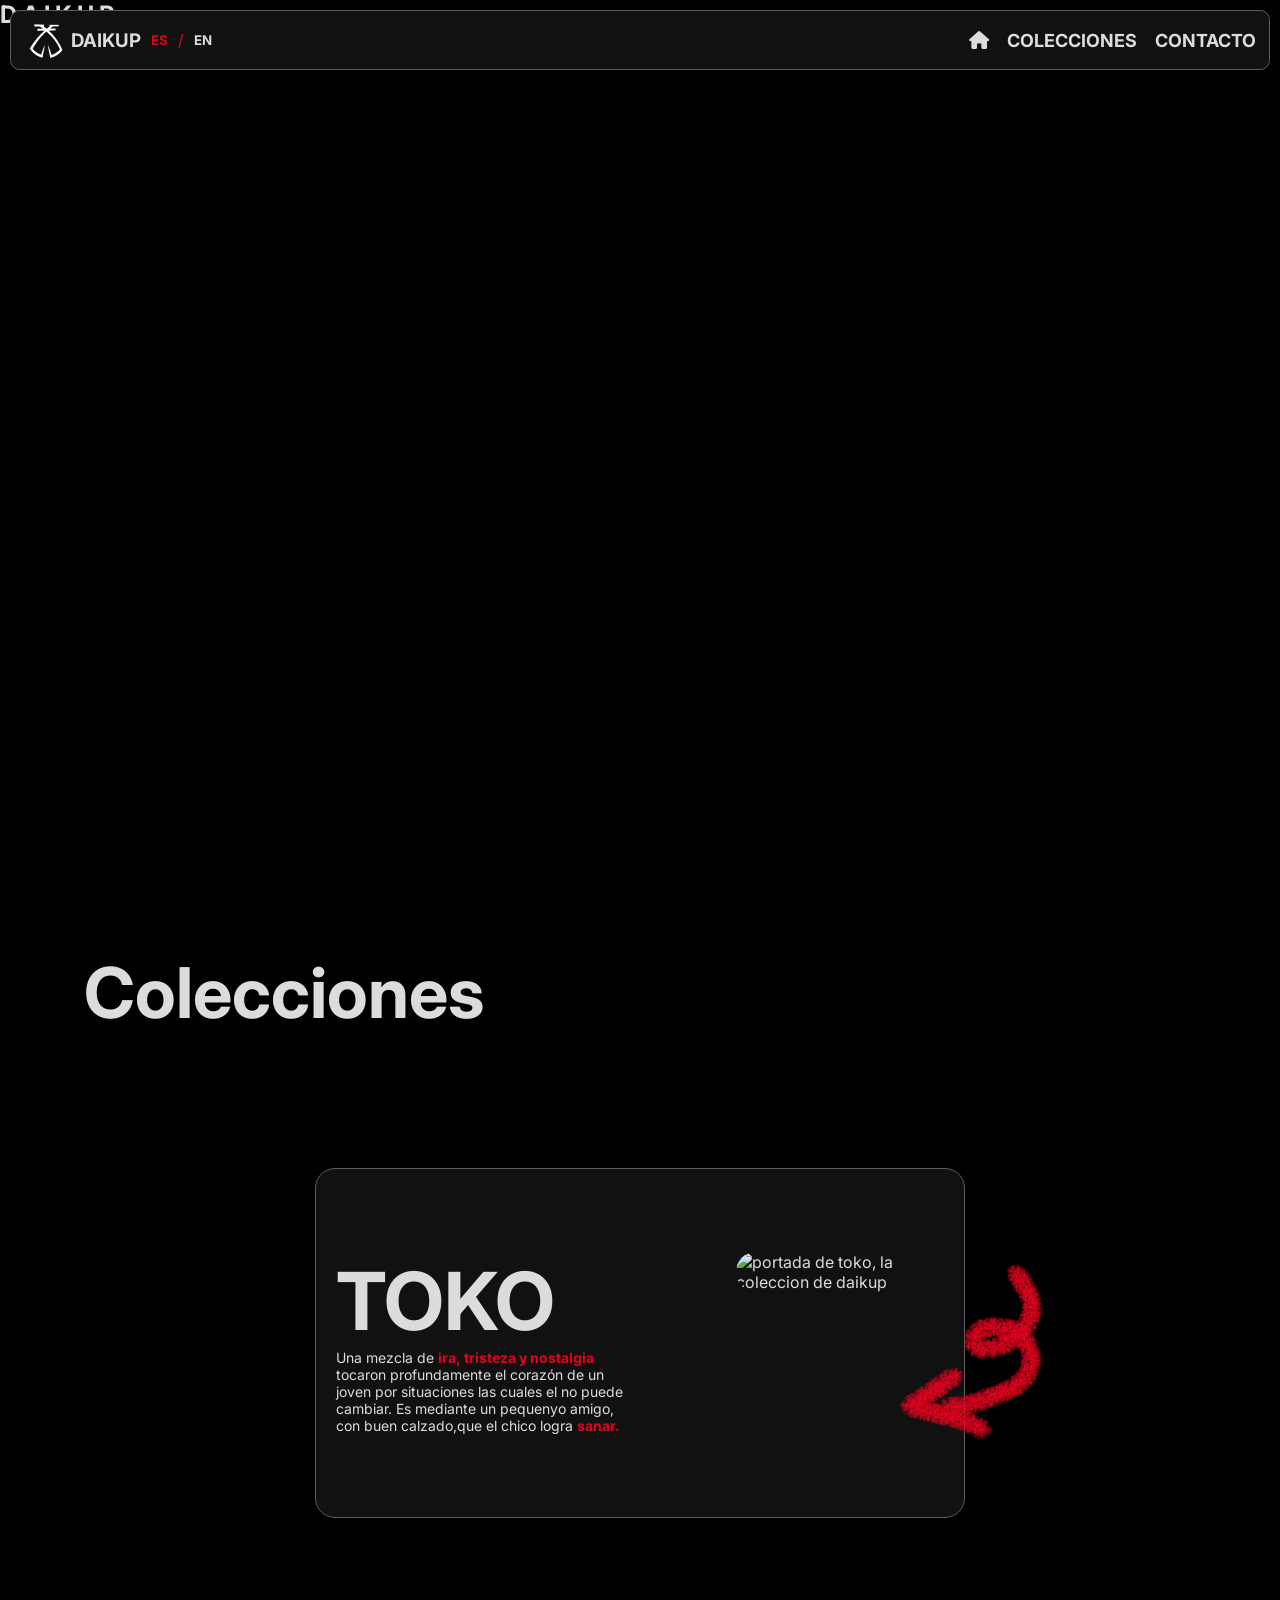
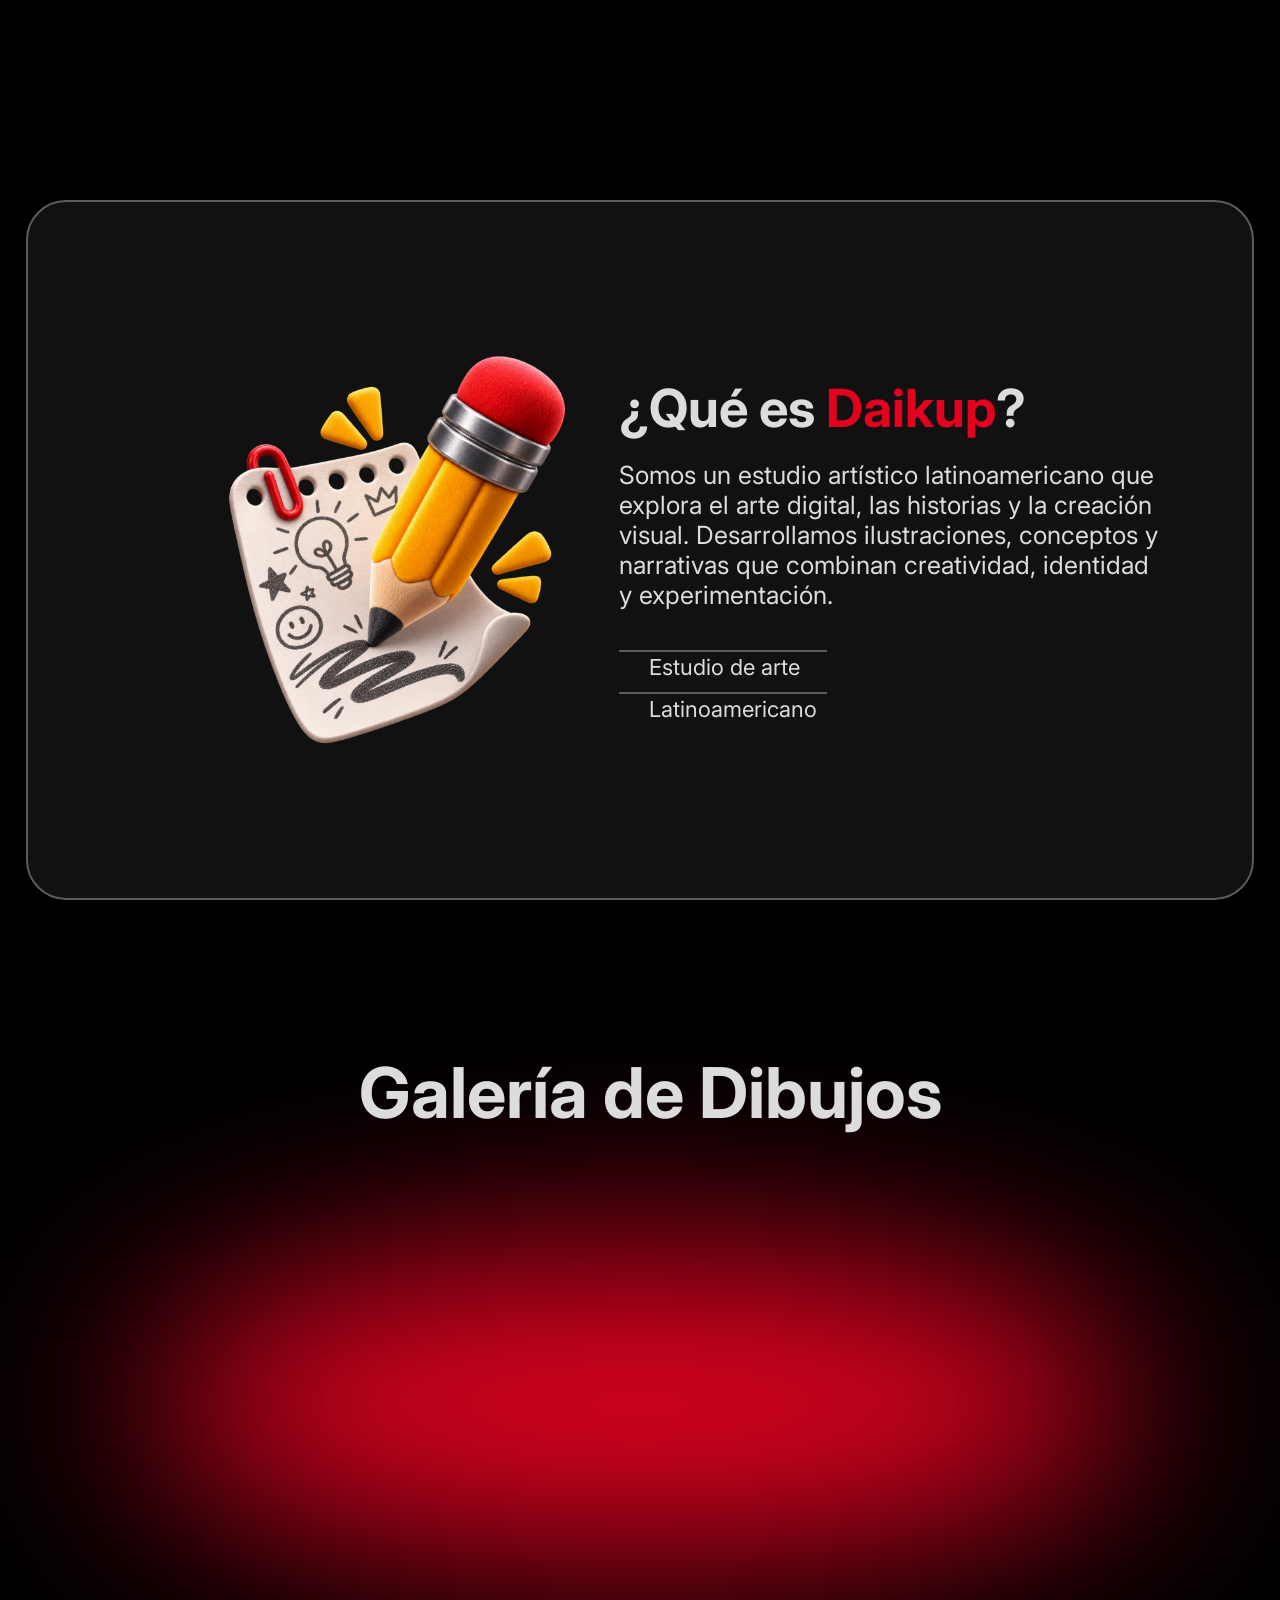
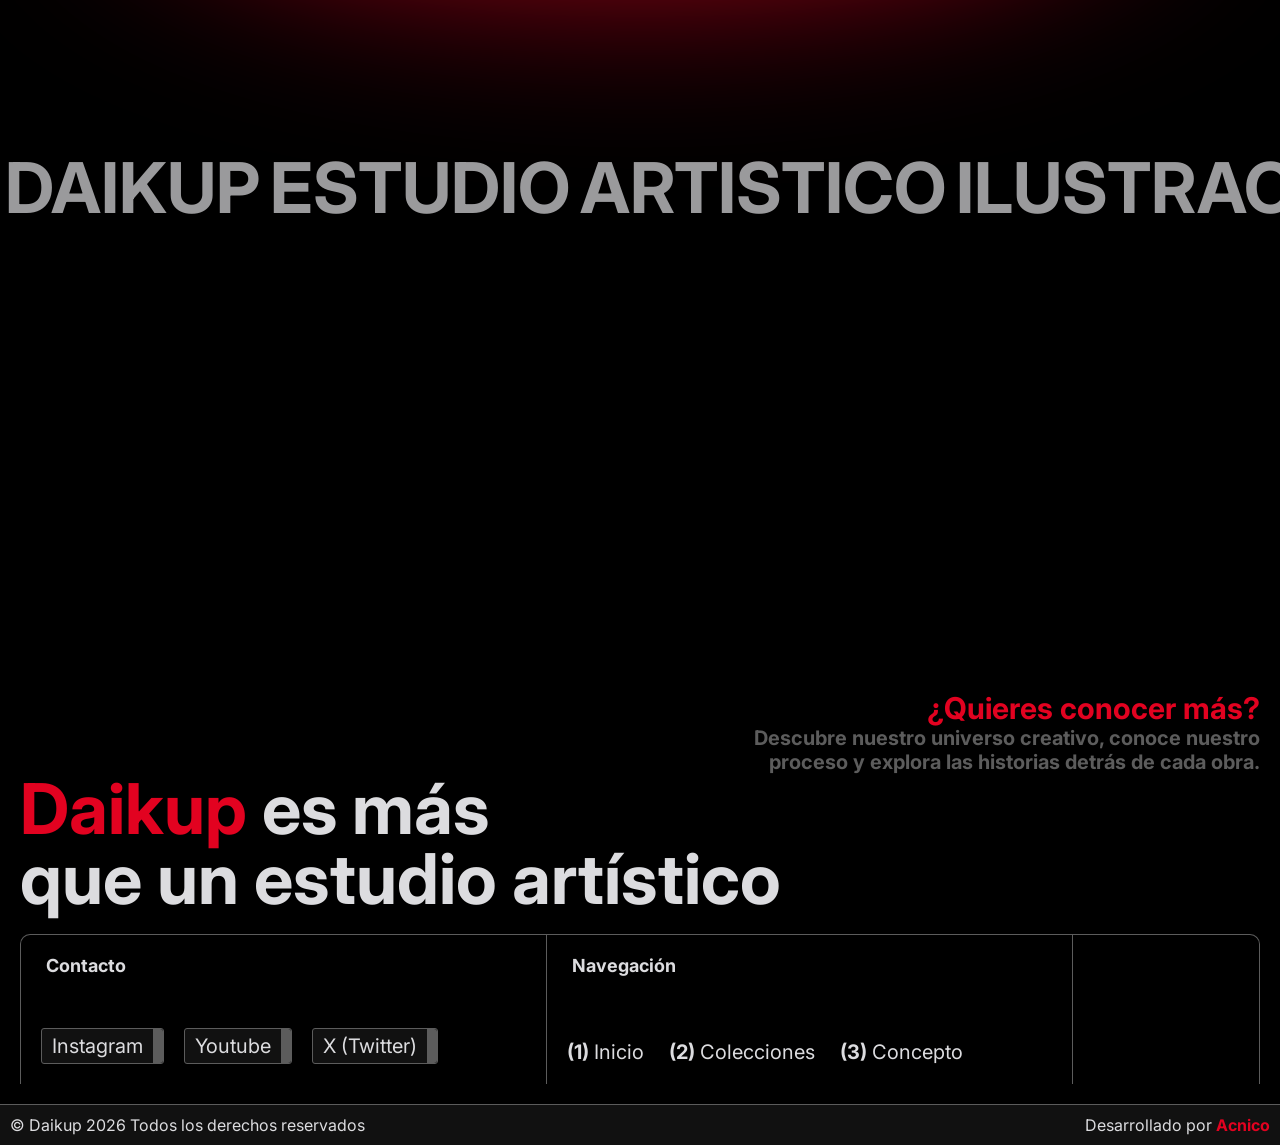
==== index.html @ e3b6a14d "Se agrega el proyecto" ====
<!DOCTYPE html>
<html lang="es">
<head>
    <meta charset="UTF-8">
    <meta name="author" content="Matias Moran, Acnico/Nicolas Moran">
    <meta name="description" content="Daikup es un estudio artístico latinoamericano centrado en la creacion de obras dibujos y narrativas interesantes que exploren temas de interes social">
    <meta name="viewport" content="width=device-width, initial-scale=1.0">
    <meta name="robots" content="index, follow">
    <meta name="theme-color" content="#e20220">
    <link rel="canonical" href="https://daikup.vercel.app/">
    <link rel="icon" href="assets/icon.ico">

    <!-- OPEN GRAPH -->
    <meta property="og:title" content="Daikup | Estudio artístico latinoamericano">
    <meta property="og:description" content="Latin American art studio dedicated to digital art, illustrations, stories and visual creation.">
    <meta property="og:image" content="https://daikup.vercel.app/assets/daikup-banner.png">
    <meta property="og:url" content="https://daikup.vercel.app/">
    <meta property="og:type" content="website">
    <meta property="og:site_name" content="Daikup">

    <!-- TWITTER / X -->
    <meta name="twitter:card" content="summary_large_image">
    <meta name="twitter:title" content="Daikup | Estudio artístico latinoamericano">
    <meta name="twitter:description" content="Latin American art studio dedicated to digital art, illustrations, stories and visual creation.">
    <meta name="twitter:image" content="https://daikup.vercel.app/assets/daikup-banner.ppg">
    
    <!-- GOOGLE FONTS -->
    <link rel="preconnect" href="https://fonts.googleapis.com">
    <link rel="preconnect" href="https://fonts.gstatic.com" crossorigin>
    <link href="https://fonts.googleapis.com/css2?family=Inter:ital,opsz,wght@0,14..32,100..900;1,14..32,100..900&family=Oswald:wght@200..700&display=swap" rel="stylesheet">

    <!-- LIBRARY OF ICONS AND MORE-->
    <link rel="stylesheet" href="https://cdn.jsdelivr.net/npm/swiper/swiper-bundle.min.css">
    <link href="https://cdn.jsdelivr.net/npm/remixicon/fonts/remixicon.css" rel="stylesheet"> 
    <link rel="stylesheet" href="https://cdnjs.cloudflare.com/ajax/libs/font-awesome/6.7.2/css/all.min.css">

    <!-- STYLES -->
    <link rel="stylesheet" href="styles.css">

    <!-- LANGUAGES -->
    <link rel="alternate" hreflang="es" href="https://daikup.vercel.app/">
    <link rel="alternate" hreflang="en" href="https://daikup.vercel.app/en/">
    <link rel="alternate" hreflang="x-default" href="https://daikup.vercel.app/">

    <title>Daikup | Estudio Artístico </title>
</head>
<body id="body">
    
    <header>
        <nav>
            <input type="checkbox" id="nav">
            <label for="nav" class="navBtn"> 
                <i class="ri-menu-line"></i>
            </label>
            <div class="overlay-nav"></div>
            
            <div class="lan">
                <a href="index.html">
                    <img class="logo" src="assets/logo.png" alt="logo de daikup">
                    <h3>DAIKUP</h3>
                </a>
                <button id="lanEs" class="lanActive">ES</button> <span class="lanActive">/</span>
                <button id="lanEn">EN</button>
            </div>
            
            <ul class="navBar">
                <li><a class="navLinks" href="index.html"> <i class="fa-solid fa-house homeLicon"></i> <span class="homeL">INICIO</span></a></li>
                <li><a class="navLinks" href="#collections">COLECCIONES</a></li>
                <li><a class="navLinks" href="#contact">CONTACTO</a></li>
            </ul>
        </nav>
    </header>

    <main>
        <section id="hero">
            <h1>D A I K U P</h1>

        </section>

        <section id="collections">
            <h2 class="coll-mainT titles elemento"> <i class="ri-circle-fill"></i> Colecciones </h2>
            <div class="collectionsC">
                
                <div class="coll-item">
                    <div class="CI-initial">
                        <div class="CI-txt" data-x="-30%">
                            <h3 class="ci-title">TOKO</h3>
                            <p>Una mezcla de <span>ira, tristeza y nostalgia </span>tocaron profundamente el corazón de un joven por situaciones las cuales el no puede cambiar. Es mediante un pequenyo amigo, con buen calzado,que el chico logra <span>sanar.</span></p>

                        </div>
                        <div class="CI-img" data-x="20%">
                            <img src="assets/toko-portrait.png" alt="portada de toko, la coleccion de daikup">
                        </div>
                    </div>
                </div>

                <div class="click-here">
                    <img class="elemento" src="assets/click-here.png" alt="click-collection" loading="lazy" decoding="async">
                </div>

                <div class="CI-expand">
                        <div class="back-nav">
                            <input type="hidden" id="coll-back">
                            <label for="coll-back" class="label-cb"> <i class="ri-arrow-go-back-line"></i>REGRESAR</label>
                        </div>
                        <div class="CI-footer">
                            <div class="CI-info">
                                <span>Cuento Infantil / Ilustraciones / Original</span>
                            </div>
                            <div class="CI-see">
                                <a href="" id="coll-link"> Ver Obra <i class="ri-arrow-right-up-line"></i> </a>
                            </div>
                        </div>
                </div>
            </div>
        </section>

        <section id="concept">
            <div class="conceptC elemento">
                <div class="concept-dec">
                    <i class="ri-circle-fill"></i>
                </div>
                <div class="concept-imgC">
                    <img src="assets/concept-image.png" alt="concepto artistico del estudio daikup" loading="lazy" decoding="async">
                </div>
                <div class="concept-item">
                    <div class="concept-title elemento">
                        <h2>¿Qué es <span>Daikup</span>?</h2>
                    </div>
                    <div class="concept-text elemento">
                        <p>Somos un estudio artístico latinoamericano que explora el arte digital, las historias y la creación visual. Desarrollamos ilustraciones, conceptos y narrativas que combinan creatividad, identidad y experimentación.</p>
                    </div>
                    <div class="concept-extra elemento">
                        <ul>
                            <li> <i class="ri-circle-fill"></i> Estudio de arte</li>
                            <li> <i class="ri-circle-fill"></i> Latinoamericano </li>
                        </ul>
                    </div>
                </div>
            </div>
        </section>

        <section id="gallery">
            <h2 class="titles gall-title elemento"><i class="ri-circle-fill"></i> Galería de Dibujos</h2>
            <div class="gall-ov"></div>
            <div class="swiper mySwiper galleryC elemento">
                
                <div class="swiper-wrapper elemento">

                    <div class="swiper-slide">
                        <img src="assets/gallery1.jpg" alt="drawing of eschertal by daikup"  loading="lazy" decoding="async">
                    </div>
                
                    <div class="swiper-slide">
                        <img src="assets/gallery2.png" alt="Drawing of one of his original characters from the art studio daikup"  loading="lazy" decoding="async">
                    </div>
                
                    <div class="swiper-slide">
                        <img src="assets/gallery3.png" alt="drawing of toko, the first official collection of daikup"  loading="lazy" decoding="async">
                    </div>
                
                    <div class="swiper-slide">
                        <img src="assets/gallery4.jpg" alt="Daikup character drawing"  loading="lazy" decoding="async">
                    </div>
                
                    <div class="swiper-slide">
                        <img src="assets/gallery1.jpg" alt="drawing of eschertal by daikup" loading="lazy" decoding="async">
                    </div>
                
                    <div class="swiper-slide">
                        <img src="assets/gallery2.png" alt="Drawing of one of his original characters from the art studio daikup"  loading="lazy" decoding="async">
                    </div>
                
                    <div class="swiper-slide">
                        <img src="assets/gallery3.png" alt="drawing of toko, the first official collection of daikup"  loading="lazy" decoding="async">
                    </div>

                    <div class="swiper-slide">
                        <img src="assets/gallery4.jpg" alt="Daikup character drawing"  loading="lazy" decoding="async">
                    </div>

                    <div class="swiper-slide">
                        <img src="assets/gallery1.jpg" alt="drawing of eschertal by daikup"  loading="lazy" decoding="async">
                    </div>
                
                    <div class="swiper-slide">
                        <img src="assets/gallery2.png" alt="Drawing of one of his original characters from the art studio daikup"  loading="lazy" decoding="async">
                    </div>
                
                    <div class="swiper-slide">
                        <img src="assets/gallery3.png" alt="drawing of toko, the first official collection of daikup"  loading="lazy" decoding="async">
                    </div>

                    <div class="swiper-slide">
                        <img src="assets/gallery4.jpg" alt="Daikup character drawing"  loading="lazy" decoding="async">
                    </div>
                
                </div>
            </div>
        </section>

        <section class="decoration1">
            <div>
                <i class="ri-circle-fill contact-circle"></i> <span>DAIKUP</span>
                <i class="ri-circle-fill contact-circle"></i> <span>ESTUDIO</span>
                <i class="ri-circle-fill contact-circle"></i> <span>ARTISTICO</span>
                <i class="ri-circle-fill contact-circle"></i> <span>ILUSTRACIONES</span>
                <i class="ri-circle-fill contact-circle"></i> <span>DIBUJOS</span>
                <i class="ri-circle-fill contact-circle"></i> <span>HISTORIAS</span>
                <i class="ri-circle-fill contact-circle"></i> <span>INNOVACION</span>
                <i class="ri-circle-fill contact-circle"></i> <span>TRABAJOS</span>
                <i class="ri-circle-fill contact-circle"></i> <span>GRAN</span>
                <i class="ri-circle-fill contact-circle"></i> <span>CALIDAD</span>
                <i class="ri-circle-fill contact-circle"></i> <span>DAIKUP</span>
                <i class="ri-circle-fill contact-circle"></i> <span>ESTUDIO</span>
                <i class="ri-circle-fill contact-circle"></i> <span>ARTISTICO</span>
                <i class="ri-circle-fill contact-circle"></i> <span>ILUSTRACIONES</span>
                <i class="ri-circle-fill contact-circle"></i> <span>DIBUJOS</span>
                <i class="ri-circle-fill contact-circle"></i> <span>HISTORIAS</span>
                <i class="ri-circle-fill contact-circle"></i> <span>INNOVACION</span>
                <i class="ri-circle-fill contact-circle"></i> <span>TRABAJOS</span>
                <i class="ri-circle-fill contact-circle"></i> <span>GRAN</span>
                <i class="ri-circle-fill contact-circle"></i> <span>CALIDAD</span>
                <i class="ri-circle-fill contact-circle"></i> <span>DAIKUP</span>
                <i class="ri-circle-fill contact-circle"></i> <span>ESTUDIO</span>
            </div>
        </section>
        
    </main>

    <footer id="contact">
        <div class="contactC">
            <div class="contact-text elemento">
                <div class="introduction elemento">
                    <h4> <i class="ri-circle-fill"></i>¿Quieres conocer más?</h4>
                    <span>Descubre nuestro universo creativo, conoce nuestro proceso y explora las historias detrás de cada obra.</span>
                </div>
                <div class="phrase elemento">
                    <img src="" alt="">
                    <h3>
                        <span>Daikup</span> es más <br>
                        que un estudio artístico
                    </h3>
                </div>
            </div>
            <div class="contact-links">
                <div class="social-media elemento">
                    <h4> <i class="ri-circle-fill contact-circle"></i>Contacto</h4>
                    <ul>
                        <li><a target="_blank" href="https://www.instagram.com/daikup_" rel="noopener noreferrer">Instagram</a> <i class="ri-instagram-line"></i></li>
                        <li><a target="_blank" href="https://www.youtube.com/@daikup" rel="noopener noreferrer">Youtube</a> <i class="ri-youtube-line"></i></li>
                        <li><a target="_blank" href="https://x.com/daikup_" rel="noopener noreferrer">X (Twitter)</a> <i class="ri-twitter-x-line"></i></li>
                    </ul>
                </div>
                <div class="navigation elemento">
                    <h4> <i class="ri-circle-fill contact-circle"></i>Navegación</h4>
                    <ul>
                        <li><a href="#hero"><span class="number">(1)</span> Inicio</a></li>
                        <li><a href="#collections"><span class="number">(2)</span> Colecciones</a></li>
                        <li><a href="#concept"><span class="number">(3)</span> Concepto</a></li>
                    </ul>
                </div>
                <div class="backtt elemento">
                    <a href="#hero"><i class="ri-arrow-up-line"></i></a>
                </div>
            </div>
            <div class="contact-copyright">
                <div>
                    <span>© Daikup 2026 Todos los derechos reservados</span>
                </div>
                <div>
                    <span>Desarrollado por <a href="https://www.instagram.com/aacnico" style="color: var(--red-contrast); font-weight: bold;">Acnico</a></span>
                </div>
            </div>
        </div>
    </footer>

    <!-- SCRIPT AND JS LIBRARY -->
    <script src="https://cdn.jsdelivr.net/npm/swiper/swiper-bundle.min.js"></script>
    <script src="script.js"></script>

</body>
</html>
---- styles.css ----
/* ---------------------------- GENERAL SETTINGS ----------------------------*/
* {
    margin: 0;
    padding: 0;
    list-style: none;
    text-decoration: none;
    outline: none;
    box-sizing: border-box;
    font-family: var(--text);
    color: var(--text-color);
    -webkit-tap-highlight-color: transparent;
}

html::-webkit-scrollbar {
    width: 5px;
}

html::-webkit-scrollbar-track {
    background: var(--background);
}

html::-webkit-scrollbar-thumb {
    background: var(--red-contrast);
}

html::-webkit-scrollbar-thumb:hover {
    background: #fa1534;
}

:root {
    --background: rgb(17, 17, 17);
    --contrast: rgb(92, 92, 92);
    --text-color: rgb(220, 220, 223);
    --red-contrast: #e20220;

    --titles:"Oswald";
    --text:"Inter";

    --border:  1px solid var(--contrast);
}

.ri-circle-fill,
.lanActive {
    color: var(--red-contrast);
}

.titles {
    display: flex;
    align-items: center;
    gap: 20px;
    font-size: 70px;
}

body {
    background-color: #000000;
    background-image: url("https://www.transparenttextures.com/patterns/worn-dots.png");
}

/* ---------------------------- NAVIGATION BAR ---------------------------- */

header {
    display: flex;
    width: 100%;
}

header nav {
    position: fixed;
    z-index: 100;
    top: 10px;
    left: 10px;
    right: 10px;

    display: flex;
    align-items: center;

    height: 60px;

    font-family: "Oswald";
    font-weight: 400;

    background-color: var(--background);
    border-radius: 10px;
    border: 0.6px solid var(--contrast);
}

.overlay-nav{
    position: absolute;
    z-index: 100;

    display: none;
    width: 100%;
    height: 100%;

    background-color: var(--background);
    border-radius: 10px 10px 0px 0px;
    border: 0.6px solid var(--contrast);
}

.logo {
    position: relative;
    z-index: 100;
    width: 50px;
    margin-left: 10px;
    aspect-ratio: 1 / 1;
}

nav ul {
    display: flex;
    align-items: center;
    gap: 12px;
    margin-left: auto;
    margin-right: 10px;
}

nav ul li {
    position: relative;
    z-index: 20;
    padding: 1px 3px;
    border-radius: 1px;
    overflow: hidden;
}

.navLinks {
    font-size: 18px;
    font-family: var(--text);
    font-weight: bolder;
    color: var(--text-color);
}

nav ul li::after {
    content: "";
    position: absolute;
    z-index: -1;
    top: 0;
    left: 0;
    width: 100%;
    height: 100%;
    background: var(--red-contrast);
    transform: scaleX(0);
    transform-origin: left;
    transition: transform .6s ease;
}

nav ul li:hover::after {
    transform: scaleX(1);
}

nav ul li:not(:hover)::after {
    transform-origin: right;
}

#nav {
    position: relative;
    display: none;
}

.homeL {
    display: none;
}

.navBtn {
    z-index: 110;
    display: none;
    margin-right: 20px;
    font-size: 40px;
    color: var(--text-color);
    cursor: pointer;
}

.lan {
    z-index: 110;
    display: flex;
    align-items: center;
}

.lan a {
    display: flex;
    align-items: center;
}

#lanEn, #lanEs {
    z-index: 110;
    padding: 5px 10px;
    font-family: var(--text);
    font-weight: bold;
    background: none;
    border: none;
    outline: none;
    cursor: pointer;
}

#lanEn:hover , #lanEs:hover {
    text-decoration: underline;
}

/* ---------------------------- HERO SECTION ---------------------------- */
#hero {
    height: 100vh;
    background:
        linear-gradient(to top, #000000, #00000048, transparent),
        url("assets/daikup-banner.png");
    background-position: center;
    background-size: cover;

    transition: opacity .6s ease, filter .6s ease;
}

#hero.cambiando {
    opacity: 0;
    filter: blur(15px);
}

/*
#hero::after {
    content: "";
    position: absolute;
    width: 100%;
    height: 100%;
    background-image: url("https://www.transparenttextures.com/patterns/worn-dots.png");
}*/


/* MINI DECORATION*/

.decoration1 {
    position: relative;
    height: 100px;
    overflow-x: hidden;
}

.decoration1 div {
    position: absolute;
    top: 0;
    left: 0;
    display: flex;
    align-items: center;
    gap: 5px;
    font-size: 70px;
    font-weight: bold;
    opacity: .7;
    animation: text-hero 15s infinite linear;
}

/* ---------------------------- COLLECTIONS SECTION ---------------------------- */

.sc {
    overflow-y: hidden;
    scrollbar-width: none;
    -ms-overflow-style: none;
}

#collections {
    display: flex;
    flex-direction: column;
    height: calc(100vh - 100px );
    padding: 50px 5%;
}

.collectionsC {
    display: flex;
    flex-direction: column;
    justify-content: center;
    align-items: center;
    height: 100%;
    width: 100%;
    gap: 67px;
    /* MORE COLLECTIONS
    display: grid;
    grid-template-rows: 10%  1fr;*/
}

.coll-mainT {
    transform: translateX(-100%);
}

.titles i{
    font-size: 50px;
}

.coll-item{
    position: relative;
    display: flex;
    justify-content: center;
    align-items: center;
    width: 650px;
    height: 350px;
    padding: 20px;
    background: var(--background);
    border-radius: 20px;
    border: var(--border);
    transition: box-shadow .5s;
}

.CI-initial {
    display: grid;
    grid-template-columns: 1fr 1fr;
    column-gap: 100px;
}


.CI-txt {
    display: flex;
    flex-direction: column;
    justify-content: center;
    transition: transform 1s;
}

.CI-txt h3 {
    font-size: 80px;
    transition: font-size 1s;
}

.CI-txt p {
    width: 300px;
    font-size: 14px;
}

.CI-txt p span {
    font-weight: bolder;
    color: var(--red-contrast);
}

.CI-img {
    z-index: 80;
    cursor: pointer;
    transition: transform 1s;
}

.CI-img img {
    width: 100%;
    height: 100%;
    object-fit: contain;
    border-radius: 20px;
}

.collActive {
    transform: scale(1.5) translateX(var(--x));
}

.collTxtActive {
    transform: scale(1.5) translateX(var(--x));
}

.collFront {
    z-index: 115;
}

.CI-expand {
    position: fixed;
    z-index: -1;
    top: 0;
    left: 0;
    display: flex;
    flex-direction: column;
    height: 100%;
    width: 100%;
    background-color: #000000;
    background-image: url("https://www.transparenttextures.com/patterns/worn-dots.png");;
    color: white;
    opacity: 0;
    transition: opacity 1s;
}

.expand-act {
    z-index: 110;
    opacity: 1;
}

.back-nav {
    display: flex;
    align-items: center;
    height: 50px;
    padding: 0px 20px;
}

.label-cb {
    cursor: pointer;
}

.label-cb i {
    font-size: 18px;
}

.CI-footer {
    display: flex;
    justify-content: space-between;
    align-items: center;
    height: 50px;
    margin-top: auto;
    padding: 0px 20px;
    font-size: 18px;
    border-top: var(--border);
}

.CI-footer div a {
    display: flex;
    align-items: end;
    justify-content: end;
    color: white;
}

.click-here {
    position: absolute;
    z-index: 90;
    transform: translateX(160%);
}

.click-here-active {
    z-index: -1;
}

.click-here img {
    width: 200px;
    height: 200px;
}

/* ---------------------------- CONCEPT SECTION ---------------------------- */

#concept {
    display: flex;
    justify-content: center;
    align-items: center;
    height: 100vh;
    padding: 0 2%;
}

.conceptC {
    display: grid;
    grid-template-columns: 100px 1fr 55%;
    height: calc(100% - 200px);
    width: 100%;
    padding: 0px 5%;
    background: var(--background);
    border: 2px solid var(--contrast);
    border-radius: 40px;
    transition: box-shadow .5s;
}

.conceptC:hover,
.coll-item:hover {
    box-shadow: 0 0  30px var(--contrast);
}

.concept-dec i {
    position: absolute;
    font-size: 40px;
    transform: translateY(50px);
}

.concept-imgC {
    display: flex;
    justify-content: center;
    align-items: center;
}

.concept-imgC img {
    width: 400px;
}

.concept-item {
    display: flex;
    flex-direction: column;
    justify-content: center;
    gap: 20px;
    padding: 0px 5%;
}

.concept-title {
    font-size: 35px;
}

.concept-title h2 span  {
    color: var(--red-contrast);
}

.concept-text {
    font-size: 25px;
}

.concept-extra {
    display: flex;
    margin-top: 20px;
}

.concept-extra ul {
    display: flex;
    flex-direction: column;
    gap: 10px;
}

.concept-extra ul li {
    padding: 2px 10px;
    font-size: 22px;
    border-top: 2px solid var(--contrast);
}

.concept-extra ul li i {
    margin-right: 20px;
    font-size: 15px;
}

/* ---------------------------- WORKS SECTION ---------------------------- */


#gallery {
    position: relative;
    display: flex;
    justify-content: center;
    align-items: center;
    flex-direction: column;
    padding: 50px 0%;
}

.galleryC{
    max-width: 100%;
    margin:auto;
}

.gall-title {
    transform: translateX(-50%);
}

.gall-ov {
    position: absolute;
    z-index: -1;
    height: 300px;
    width: 1000px;
    background-color: var(--red-contrast);
    border-radius: 70%;
    transform: translateY(10%);
    filter: blur(100px);
}

.swiper{
    width:100%;
    padding:70px 0;
}

.swiper-slide{
    width:295px;
    height:420px;
    overflow:hidden;
}

.swiper-slide img{
    width:100%;
    height:100%;
    border-radius:10px;
    object-fit:cover;
}

/* ---------------------------- FOOTER SECTION ---------------------------- */

#contact {
    display: flex;
    justify-content: end;
    flex-direction: column;
    height: 100vh;
}

.contact-text {
    margin: 20px 20px 0px 20px;
}

.introduction {
    display: flex;
    justify-content: flex-end;
    align-items: flex-end;
    flex-direction: column;
}

.introduction h4 {
    display: flex;
    align-items: center;
    font-size: 30px;
    color: var(--red-contrast);
}

.introduction h4 i {
    margin-right: 5px;
    font-size: 15px;
    color: var(--red-contrast);
}

.introduction span {
    width: 550px;
    text-align: end;
    font-size: 20px;
    font-weight: bold;
    color: var(--contrast);
}

.phrase {
    display: flex;
}

.phrase h3 {
    font-size: 70px;
    font-weight: bold;
    line-height: 70px;
}

.phrase h3 span {
    color: var(--red-contrast);
}

.contact-links {
    display: grid;
    height: 150px;
    margin: 20px;
    grid-template-columns: 1fr 1fr 15%;
    border-top: var(--border);
    border-left: var(--border);
    border-right: var(--border);
    border-radius: 10px 10px 0px 0px;
}

.social-media, .navigation {
    display: flex;
    flex-direction: column;
    padding: 20px;
    border-right: var(--border);
}

.contact-circle {
    font-size: 12px;
    color: var(--red-contrast);
}

.contact-links div h4 {
    display: flex;
    align-items: center;
    gap: 5px;
    font-size: 18px;
}

.social-media ul, .navigation ul {
    display: flex;
    gap: 20px;
    margin-top: auto;
}

.social-media ul li {
    display: grid;
    grid-template-columns: 1fr auto;
    width: auto;
    background: var(--background);
    border: var(--border);
    border-radius: 3px;
    transition: border-color .5s; 
}

.social-media ul li:hover {
    border-color: var(--red-contrast);
}

.social-media ul li a {
    padding: 5px 10px;
    font-size: 20px;
}

.social-media ul li i {
    margin: 0;
    padding: 5px;
    font-size: 20px;
    color: var(--text-color);
    background: var(--contrast);
    border-radius: 0 3px 3px 0;
    transition: background-color .5s;
}

.social-media li:hover i {
    background-color: var(--red-contrast);
}

.navigation li {
    font-size: 20px;
}

.navigation a {
    position: relative;
    z-index: 10;
    padding: 5px 5px 0px 0px;
}

.navigation a::after {
    content: "";
    position: absolute;
    top: 100%;
    left: 0;
    width: 100%;
    height: 2px;
    background: var(--red-contrast);
    transform: scaleX(0);
    transform-origin: left;
    transition: transform .5s;
}

.navigation a:hover::after {
    transform: scaleX(1);
}

.navigation a:not(:hover)::after {
    transform-origin: right;
}

.number {
    display: inline-block;
    font-weight: bold;
    transition: color .5s;
}

.navigation ul li a:hover .number {
    color: var(--red-contrast);
}

.backtt  {
    display: flex;
    justify-content: center;
    align-items: center;
    font-size: 100px;
}

.backtt a i  {
    display: inline-block;
    color: var(--contrast);
    transition: color .5s;
}

.backtt a:hover i {
    color: var(--red-contrast);
}

.contact-copyright {
    display: flex;
    justify-content: space-between;
    padding: 10px;
    border-top: var(--border);
    background: var(--background);
}

@media (max-width: 768px)  {
    /* ---------------------------- NAVIGATION VAR MOBILE ---------------------------- */

    header nav {
        top: 0px;
        left: 0;
        right: 0;
        justify-content: space-between;
        flex-direction: row-reverse;
        border-radius: 0px 0px 0px 0px;
        border: none;
    }

    .navBtn {
        position: relative;
        display: flex;
    }

    .navBtn::after {
        content: "✕";
        position: absolute;
        left: 0;
        top: 0;
        padding: 2px 3px;
        background: var(--background);
        opacity: 0;
        transition: opacity .2s ;
    }

    .overlay-nav {
        display: flex;
        border-radius: 0px 0px 10px 10px;
        border-top: none;
        border-right: none;
        border-left: none;
        transition: all .8s;
    }

    nav ul {
        position: absolute;
        top: -200px;
        z-index: -1;

        display: flex;
        justify-content: start;
        flex-direction: column;
        align-items: start;
        gap: 2px;

        width: 100%;
        margin: 0;
        padding: 20px 10px;

        background: var(--background);
        border-bottom: 1.5px solid var(--contrast);
        border-radius: 0px 0px 10px 10px;
        transition: all .4s ease;
    }

    #nav:checked ~ .overlay-nav {
        z-index: 100;
        border-bottom: none ;
        border-radius: 0px 0px 0px 0px;
    }

    #nav:checked ~ .navBtn::after {
        opacity: 1;
    }

    #nav:checked ~ ul {
        top: 55px;
    }

    nav ul li { border: none; }

    .navLinks {font-size: 25px;}

    nav ul li::after { display: none; }
    nav ul li:hover .navLinks {  color: var(--text-color);}

    .homeLicon { display: none; }

    .homeL { display: flex; }
/* ---------------------------- HERO SECTION ---------------------------- */

#hero { background-image: url(assets/gallery1.jpg); }

/* ---------------------------- COLLECTIONS SECTION ---------------------------- */

#collections { height: auto; }

.titles {
    font-size: 30px;
    transform: translate(0);
}

.titles i {
    font-size: 20px;
}

.coll-item  {
    width: 100%;
    height: auto;
    padding: 0;
}

.CI-initial {
    display: flex;
    flex-direction: column-reverse;
    row-gap: 30px;
    height: auto;
    padding: 30px;
}

.CI-txt {
    flex-direction: row;
    gap: 10px;
}
.CI-txt h2 {
    font-size: 35px;
}

.CI-txt p {
    width: 175px;
    text-align: end;
    font-size: 10px;
}

.CI-img {
    width: 100%;
    height: 350px;
}


.collActive {
    transform: scale(1.2) translate(0,-10%);
}

.collTxtActive {
    transform: scale(1.2) translate(0,25%);
}

.CI-footer {
    font-size: 15px;
}

.click-here {
    display: none;
}



/* ---------------------------- CONCEPT SECTION ---------------------------- */

#concept {
    padding: 80px 0px;
    height: auto;
}

.conceptC {
    display: flex;
    flex-direction: column;
    height: auto;
    padding: 50px 5%;
    border-radius: 0;
    border-right: none;
    border-left: none;
}

.concept-dec i { position: relative; }

.concept-item { padding: 0; }

.concept-imgC img {
    width: 300px;
}

.concept-title { font-size: 22px; }

.concept-text { font-size: 20px; }

.concept-extra ul { width: 100%; }

/* ---------------------------- GALLERY SECTION ---------------------------- */

.gall-ov {
    width: 225px;;
    height: 325px;
}

/* ---------------------------- FOOTER SECTION ---------------------------- */
.introduction h4 {
    font-size: 18px;
}

.introduction span {
    width: 300px;
    font-size: 15px;
}

.phrase h3 {
    font-size: 35px;
    line-height: 30px;
}

.contact-links {
    grid-template: 1fr 1fr /1fr 1fr;
    height: auto;
    margin: 0;
    margin-top: 20px;
    border-top: 2px solid var(--contrast);
}

.social-media {
    grid-column: span 2;
}

.social-media h4 {
    margin-bottom: 10px;
}

.social-media ul {
    flex-direction: column;
    gap: 10px;
}

.navigation {
    border-right: none;
}

.navigation ul {
    flex-direction: column;
    gap: 10px;
}

.backtt {
    justify-content: right;
    align-items: end;
    font-size: 40px;
}

.backtt a i  {
    padding: 10px;
    margin: 20px;
    background: var(--background);
    border: 1px solid var(--contrast);
    border-radius: 50%;
    transition: border .5s, color .5s;
}

.backtt a:hover i {
    border: 1px solid var(--red-contrast);
}

.contact-copyright {
    font-size: 10px;
}

/* -------------------- dec ------------------- */

.decoration1 div {
    font-size: 50px;
}

}

/* ---------------------------- MEDIA QUERIES TABLET ---------------------------- */
@media (min-width: 769px) and (max-width: 1024px) {

    .titles {
        transform: translateX(0);
    }

    header nav {
        font-size: 20px;
    }
    /* ---------------------------- HERO SECTION ---------------------------- */

    /* ---------------------------- COLLECTIONS SECTION ---------------------------- */
    .coll-item  {
        width: auto;
        height: auto;
        padding: 0;
    }
    
    .CI-initial {
        display: flex;
        flex-direction: column-reverse;
        row-gap: 30px;
        padding: 30px;
    }
    
    .CI-txt {
        flex-direction: row;
        gap: 10px;
    }

    .CI-txt h2 {
        font-size: 70px;
    }
    
    .CI-txt p {
        width: 300px;
        text-align: end;
        font-size: 14px;
    }
    
    .CI-img {
        width: 100%;
        height: 600px;
    }
    
    .collActive {
        transform: scale(1.2) translate(0,-5%);
    }
    
    .collTxtActive {
        transform: scale(1.2) translate(0,25%);
    }
    
    .CI-footer {
        font-size: 20px;
    }

    .click-here { 
        display:none;
    }
    
    /* ---------------------------- CONCEPT SECTION ---------------------------- */

    .conceptC {
        grid-template-columns: 50px 1fr 60%;
        height: auto;
        padding: 30px;
    }

    .concept-imgC img {
        width: 250px;
    }

    .concept-title {
        font-size: 30px;
    }

    .concept-text {
        font-size: 20px;
    }
    
    /* ---------------------------- WORKS SECTION ---------------------------- */

    .gall-ov {
        height: 600px;
        width: 600px;
    }

    .swiper-slide {
        height: auto;
        width: 400px;
    }
    
    /* ---------------------------- FOOTER SECTION ---------------------------- */

    #contact {
        height: 80vh;
    }
    .phrase h3 {
        font-size: 60px;
    }

    .social-media, .navigation, .backtt {
        border: none;
    }

    .contact-links {
        grid-template-columns: 1fr 200px;
        grid-template-rows: 1fr 1fr;
        height: auto;
        border: none;
    }

    .social-media {
        grid-column: span 2;
    }

    .social-media ul li a {
        font-size: 15px;
    }

}


/* ---------------------------- MEDIA QUERIES TABLET LANDSCAPE ---------------------------- */
@media (min-width: 769px) and (max-width: 1024px) and (orientation: landscape) {
    /* ---------------------------- HERO SECTION ---------------------------- */
    /* ---------------------------- COLLECTIONS SECTION ---------------------------- */
    .CI-initial {
        height: 450px;
        flex-direction: row;
    }

    .CI-txt {
        flex-direction: column;
    }

    .CI-txt h2 {
        font-size: 90px;
    }

    .CI-txt p {
        text-align: start;
        font-size: 18px;
    }

    .CI-img img {
        height: 400px;
    }

    .click-here img {
        transform: translateX(20%);
    }

    .collActive {
        transform: scale(1.3) translate(10%,0);
    }
    .collTxtActive {
        transform: scale(1.5) translate(0);
    }
    /* ---------------------------- CONCEPT SECTION ---------------------------- */

    .conceptC {
        grid-template-columns: 50px  1fr 50%;
    }
    .concept-imgC img {
        width: 350px;
    }

    .concept-title {
        font-size: 35px;
    }
    
    /* ---------------------------- WORKS SECTION ---------------------------- */

    .swiper-slide {
        height: auto;
        width: 300px;
    }

    .gall-ov {
        height: 500px;
        width: 800px;
    }

    
    /* ---------------------------- FOOTER SECTION ---------------------------- */

    .contact-links {
        grid-template-rows: 150px;
        grid-template-columns: 1fr 1fr 10%;
    }

    .social-media {
        grid-column: span 1;
        font-size: 8px;
    }
    

}

@keyframes text-hero {
    0% {
        transform: translateX(0);
    }

    100% {
        transform: translateX(-32%);
    }
}

.elemento {
    opacity: 0;
    transform: translateY(-30px);
    transition: opacity 1.3s ease, transform 1.5s ease;
}

.elemento.visible {
    opacity: 1;
    transform: translateY(0);
}
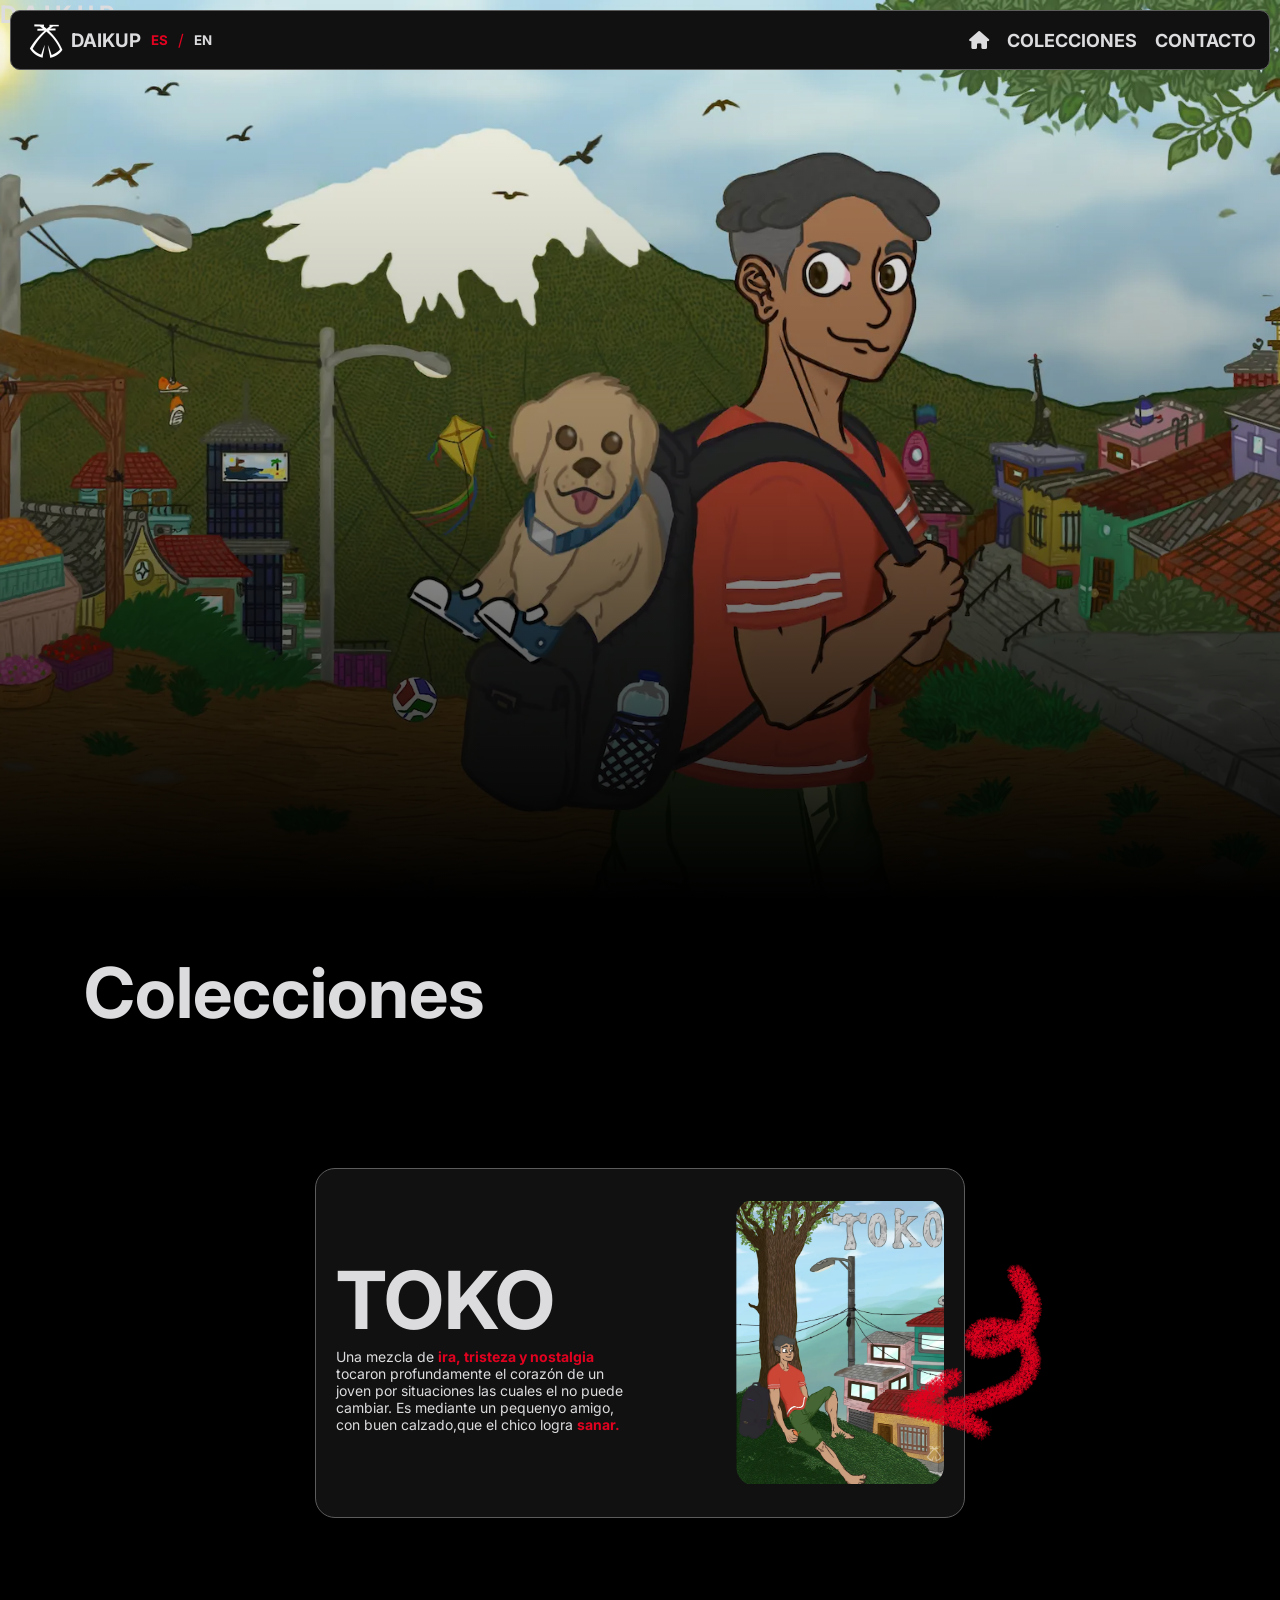
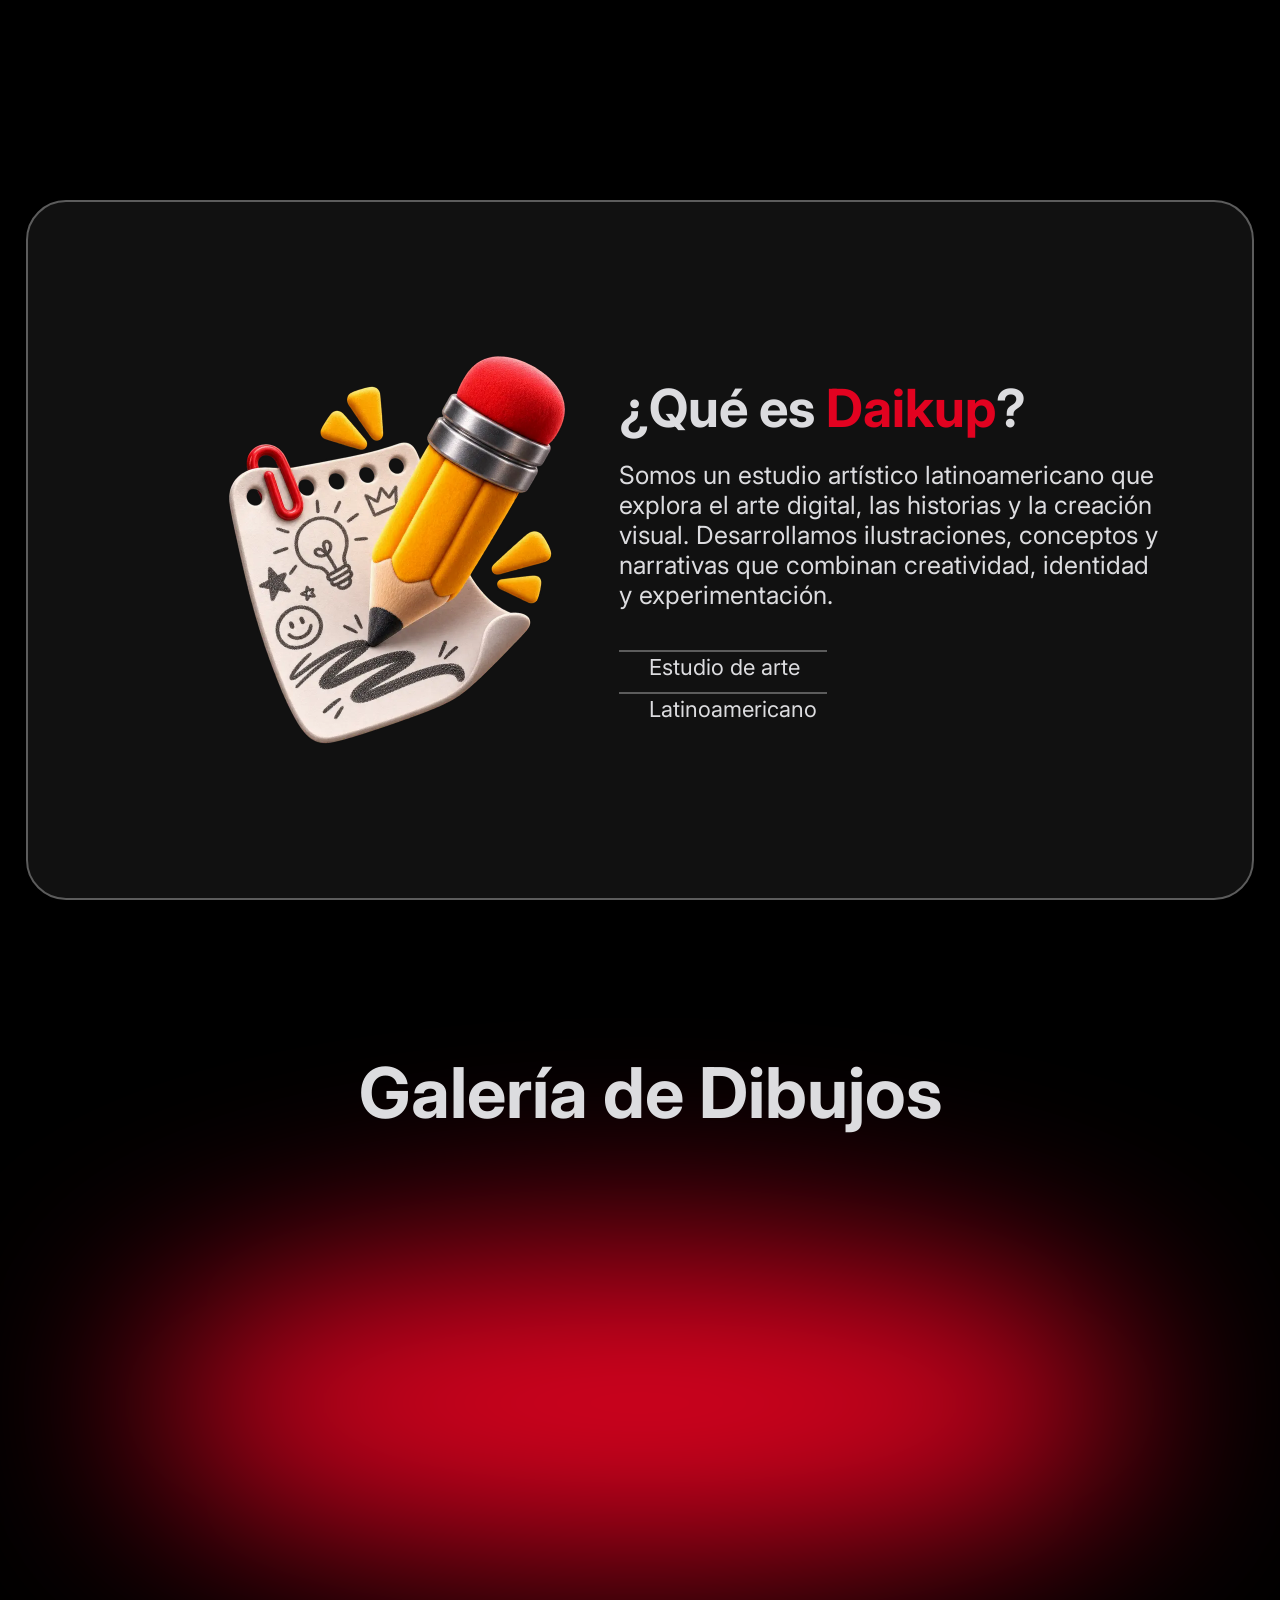
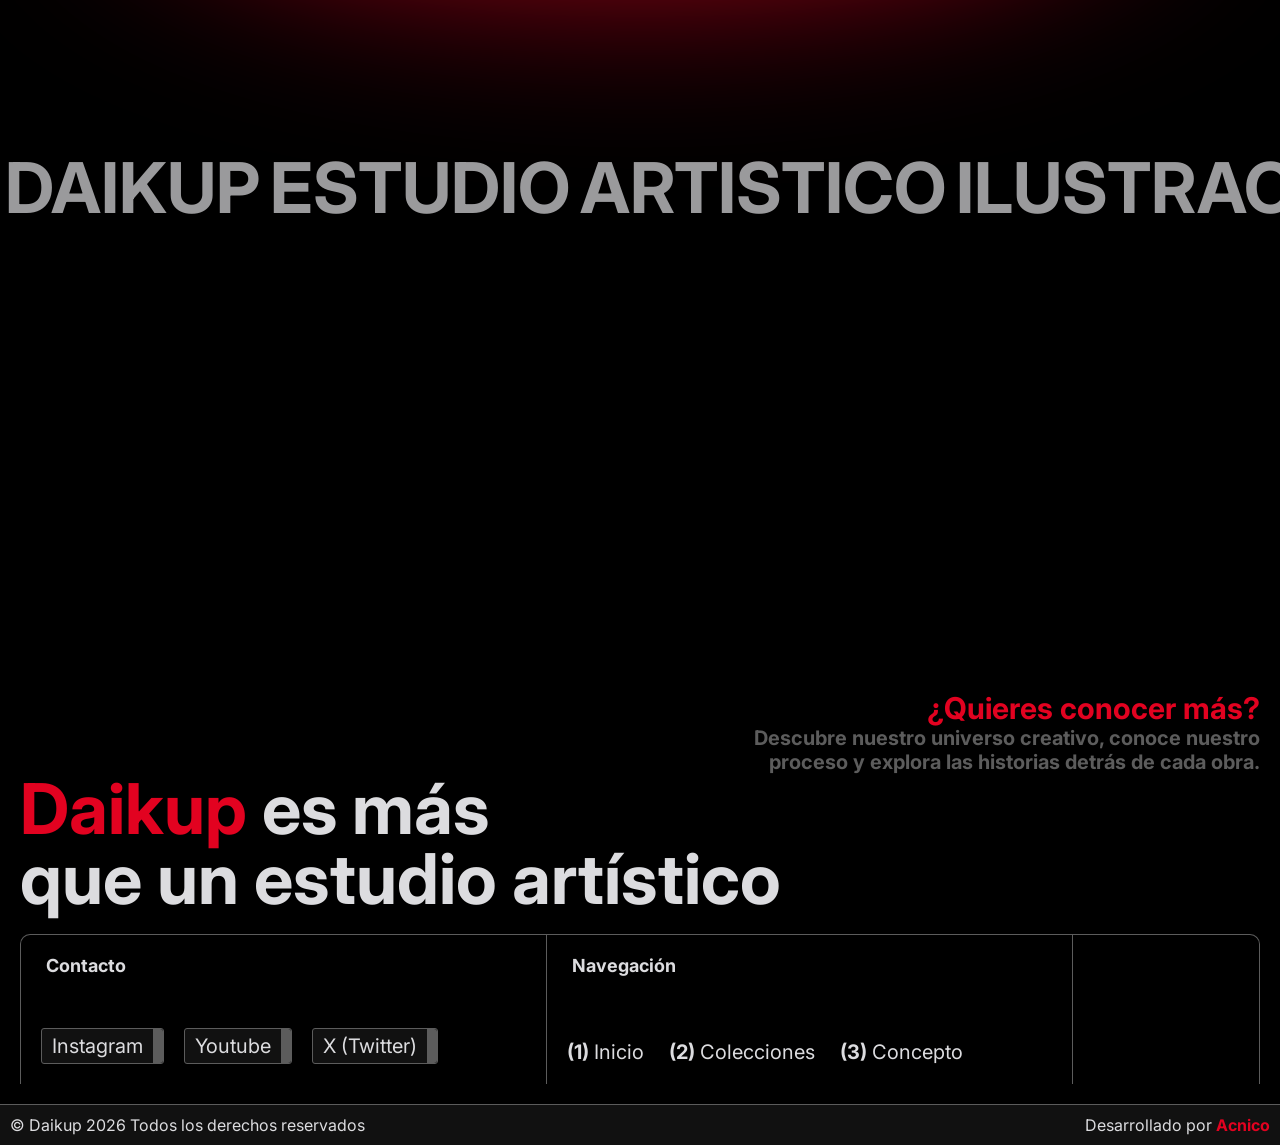
==== commit 11b8a222: "images renderization" ====
--- a/index.html
+++ b/index.html
@@ -13,7 +13,7 @@
     <!-- OPEN GRAPH -->
     <meta property="og:title" content="Daikup | Estudio artístico latinoamericano">
     <meta property="og:description" content="Latin American art studio dedicated to digital art, illustrations, stories and visual creation.">
-    <meta property="og:image" content="https://daikup.vercel.app/assets/daikup-banner.png">
+    <meta property="og:image" content="https://daikup.vercel.app/assets/daikup-banner.webp">
     <meta property="og:url" content="https://daikup.vercel.app/">
     <meta property="og:type" content="website">
     <meta property="og:site_name" content="Daikup">
@@ -56,7 +56,7 @@
             
             <div class="lan">
                 <a href="index.html">
-                    <img class="logo" src="assets/logo.png" alt="logo de daikup">
+                    <img class="logo" src="assets/logo.webp" alt="logo de daikup">
                     <h3>DAIKUP</h3>
                 </a>
                 <button id="lanEs" class="lanActive">ES</button> <span class="lanActive">/</span>
@@ -89,13 +89,13 @@
 
                         </div>
                         <div class="CI-img" data-x="20%">
-                            <img src="assets/toko-portrait.png" alt="portada de toko, la coleccion de daikup">
+                            <img src="assets/toko-portrait.webp" alt="portada de toko, la coleccion de daikup">
                         </div>
                     </div>
                 </div>
 
                 <div class="click-here">
-                    <img class="elemento" src="assets/click-here.png" alt="click-collection" loading="lazy" decoding="async">
+                    <img class="elemento" src="assets/click-here.webp" alt="click-collection" loading="lazy" decoding="async">
                 </div>
 
                 <div class="CI-expand">
@@ -121,7 +121,7 @@
                     <i class="ri-circle-fill"></i>
                 </div>
                 <div class="concept-imgC">
-                    <img src="assets/concept-image.png" alt="concepto artistico del estudio daikup" loading="lazy" decoding="async">
+                    <img src="assets/concept-image.webp" alt="concepto artistico del estudio daikup" loading="lazy" decoding="async">
                 </div>
                 <div class="concept-item">
                     <div class="concept-title elemento">
@@ -145,54 +145,54 @@
             <div class="gall-ov"></div>
             <div class="swiper mySwiper galleryC elemento">
                 
-                <div class="swiper-wrapper elemento">
-
-                    <div class="swiper-slide">
-                        <img src="assets/gallery1.jpg" alt="drawing of eschertal by daikup"  loading="lazy" decoding="async">
-                    </div>
-                
-                    <div class="swiper-slide">
-                        <img src="assets/gallery2.png" alt="Drawing of one of his original characters from the art studio daikup"  loading="lazy" decoding="async">
-                    </div>
-                
-                    <div class="swiper-slide">
-                        <img src="assets/gallery3.png" alt="drawing of toko, the first official collection of daikup"  loading="lazy" decoding="async">
-                    </div>
-                
-                    <div class="swiper-slide">
-                        <img src="assets/gallery4.jpg" alt="Daikup character drawing"  loading="lazy" decoding="async">
-                    </div>
-                
-                    <div class="swiper-slide">
-                        <img src="assets/gallery1.jpg" alt="drawing of eschertal by daikup" loading="lazy" decoding="async">
-                    </div>
-                
-                    <div class="swiper-slide">
-                        <img src="assets/gallery2.png" alt="Drawing of one of his original characters from the art studio daikup"  loading="lazy" decoding="async">
-                    </div>
-                
-                    <div class="swiper-slide">
-                        <img src="assets/gallery3.png" alt="drawing of toko, the first official collection of daikup"  loading="lazy" decoding="async">
-                    </div>
-
-                    <div class="swiper-slide">
-                        <img src="assets/gallery4.jpg" alt="Daikup character drawing"  loading="lazy" decoding="async">
-                    </div>
-
-                    <div class="swiper-slide">
-                        <img src="assets/gallery1.jpg" alt="drawing of eschertal by daikup"  loading="lazy" decoding="async">
-                    </div>
-                
-                    <div class="swiper-slide">
-                        <img src="assets/gallery2.png" alt="Drawing of one of his original characters from the art studio daikup"  loading="lazy" decoding="async">
-                    </div>
-                
-                    <div class="swiper-slide">
-                        <img src="assets/gallery3.png" alt="drawing of toko, the first official collection of daikup"  loading="lazy" decoding="async">
-                    </div>
-
-                    <div class="swiper-slide">
-                        <img src="assets/gallery4.jpg" alt="Daikup character drawing"  loading="lazy" decoding="async">
+                <div class="swiper-wrapper">
+
+                    <div class="swiper-slide">
+                        <img src="assets/gallery1.webp" alt="drawing of eschertal by daikup"  loading="lazy" decoding="async">
+                    </div>
+                
+                    <div class="swiper-slide">
+                        <img src="assets/gallery2.webp" alt="Drawing of one of his original characters from the art studio daikup"  loading="lazy" decoding="async">
+                    </div>
+                
+                    <div class="swiper-slide">
+                        <img src="assets/gallery3.webp" alt="drawing of toko, the first official collection of daikup"  loading="lazy" decoding="async">
+                    </div>
+                
+                    <div class="swiper-slide">
+                        <img src="assets/gallery4.webp" alt="Daikup character drawing"  loading="lazy" decoding="async">
+                    </div>
+                
+                    <div class="swiper-slide">
+                        <img src="assets/gallery1.webp" alt="drawing of eschertal by daikup" loading="lazy" decoding="async">
+                    </div>
+                
+                    <div class="swiper-slide">
+                        <img src="assets/gallery2.webp" alt="Drawing of one of his original characters from the art studio daikup"  loading="lazy" decoding="async">
+                    </div>
+                
+                    <div class="swiper-slide">
+                        <img src="assets/gallery3.webp" alt="drawing of toko, the first official collection of daikup"  loading="lazy" decoding="async">
+                    </div>
+
+                    <div class="swiper-slide">
+                        <img src="assets/gallery4.webp" alt="Daikup character drawing"  loading="lazy" decoding="async">
+                    </div>
+
+                    <div class="swiper-slide">
+                        <img src="assets/gallery1.webp" alt="drawing of eschertal by daikup"  loading="lazy" decoding="async">
+                    </div>
+                
+                    <div class="swiper-slide">
+                        <img src="assets/gallery2.webp" alt="Drawing of one of his original characters from the art studio daikup"  loading="lazy" decoding="async">
+                    </div>
+                
+                    <div class="swiper-slide">
+                        <img src="assets/gallery3.webp" alt="drawing of toko, the first official collection of daikup"  loading="lazy" decoding="async">
+                    </div>
+
+                    <div class="swiper-slide">
+                        <img src="assets/gallery4.webp" alt="Daikup character drawing"  loading="lazy" decoding="async">
                     </div>
                 
                 </div>
--- a/styles.css
+++ b/styles.css
@@ -53,7 +53,7 @@
 
 body {
     background-color: #000000;
-    background-image: url("https://www.transparenttextures.com/patterns/worn-dots.png");
+    background-image: url("https://www.transparenttextures.com/patterns/worn-dots.webp");
 }
 
 /* ---------------------------- NAVIGATION BAR ---------------------------- */
@@ -198,7 +198,7 @@
     height: 100vh;
     background:
         linear-gradient(to top, #000000, #00000048, transparent),
-        url("assets/daikup-banner.png");
+        url("assets/daikup-banner.webp");
     background-position: center;
     background-size: cover;
 
@@ -216,7 +216,7 @@
     position: absolute;
     width: 100%;
     height: 100%;
-    background-image: url("https://www.transparenttextures.com/patterns/worn-dots.png");
+    background-image: url("https://www.transparenttextures.com/patterns/worn-dots.webp");
 }*/
 
 
@@ -355,7 +355,7 @@
     height: 100%;
     width: 100%;
     background-color: #000000;
-    background-image: url("https://www.transparenttextures.com/patterns/worn-dots.png");;
+    background-image: url("https://www.transparenttextures.com/patterns/worn-dots.webp");;
     color: white;
     opacity: 0;
     transition: opacity 1s;
@@ -762,7 +762,7 @@
         position: absolute;
         left: 0;
         top: 0;
-        padding: 2px 3px;
+        padding: 1px 3px;
         background: var(--background);
         opacity: 0;
         transition: opacity .2s ;
@@ -824,7 +824,7 @@
     .homeL { display: flex; }
 /* ---------------------------- HERO SECTION ---------------------------- */
 
-#hero { background-image: url(assets/gallery1.jpg); }
+#hero { background-image: url(assets/gallery1.webp); }
 
 /* ---------------------------- COLLECTIONS SECTION ---------------------------- */
 
@@ -857,7 +857,7 @@
     flex-direction: row;
     gap: 10px;
 }
-.CI-txt h2 {
+.CI-txt h3 {
     font-size: 35px;
 }
 
@@ -928,6 +928,8 @@
     width: 225px;;
     height: 325px;
 }
+
+
 
 /* ---------------------------- FOOTER SECTION ---------------------------- */
 .introduction h4 {
@@ -1036,7 +1038,7 @@
         gap: 10px;
     }
 
-    .CI-txt h2 {
+    .CI-txt h3 {
         font-size: 70px;
     }
     
@@ -1143,7 +1145,7 @@
         flex-direction: column;
     }
 
-    .CI-txt h2 {
+    .CI-txt h3 {
         font-size: 90px;
     }
 
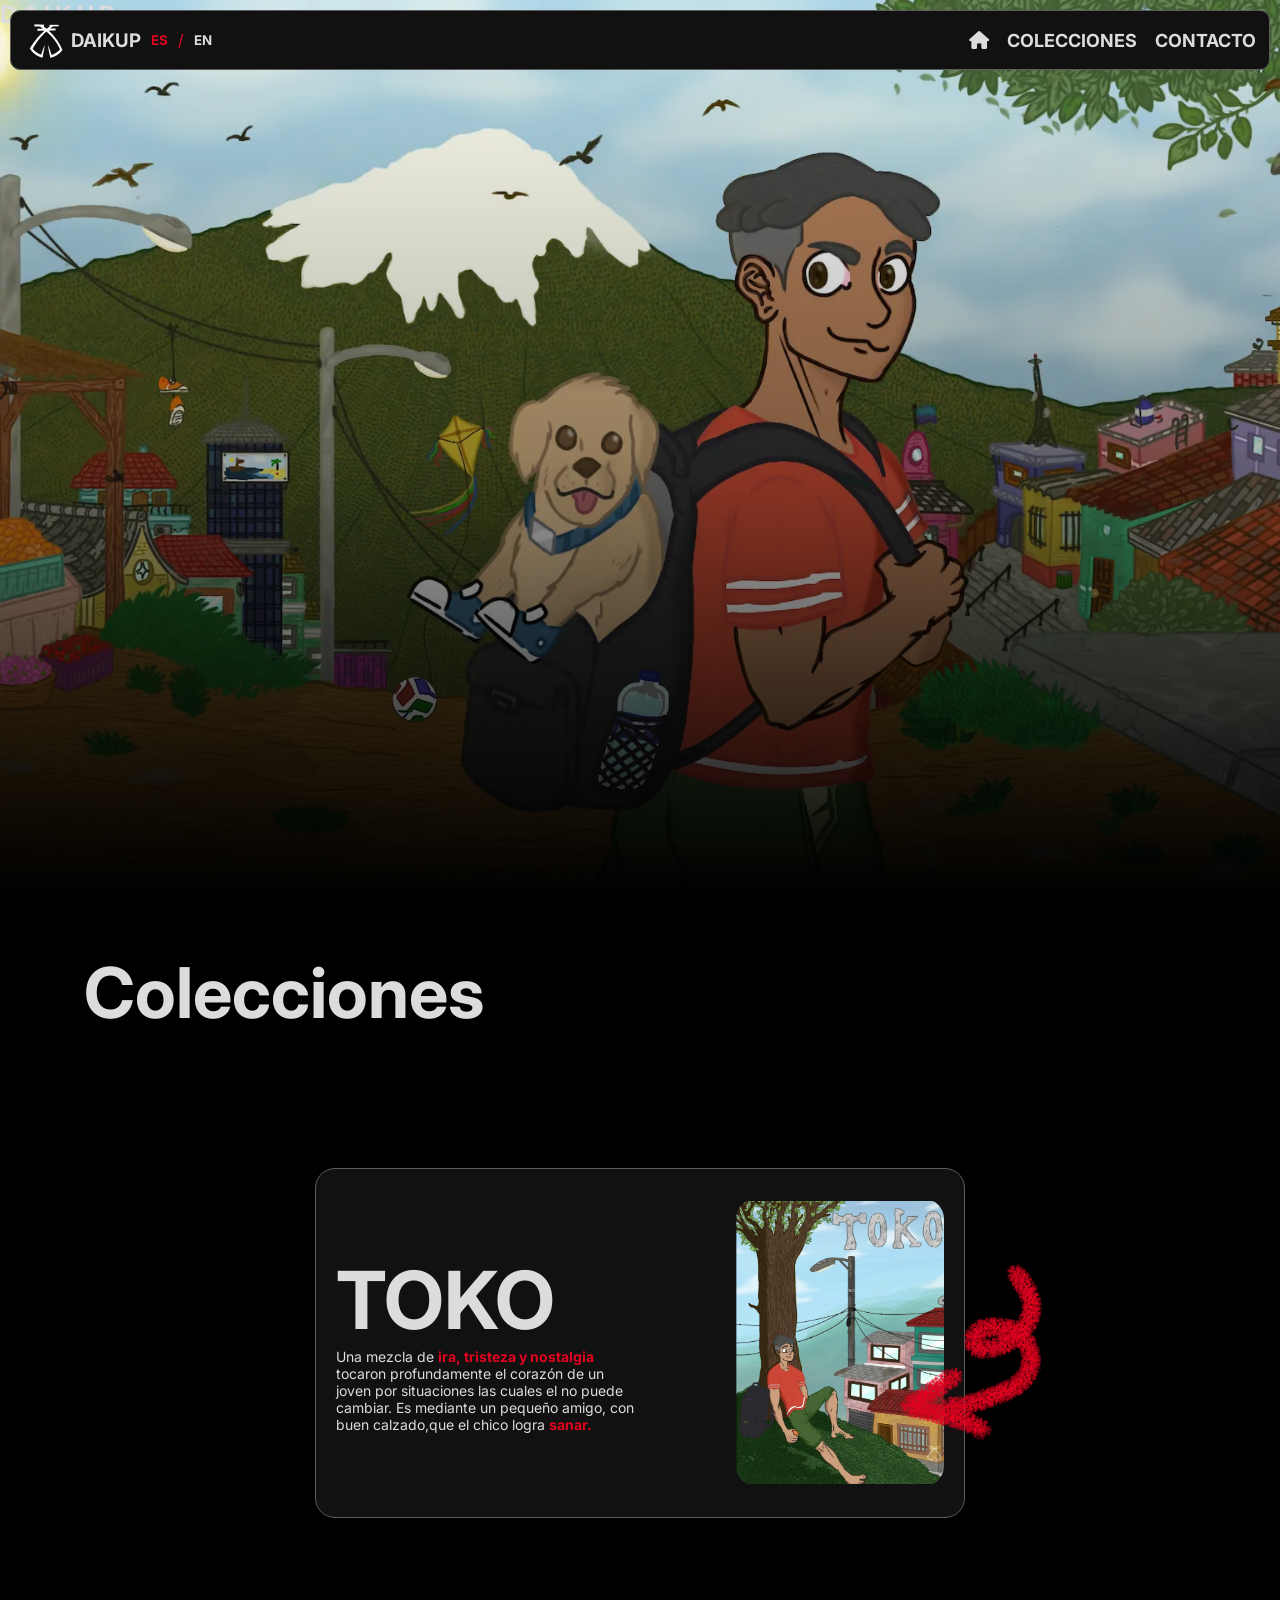
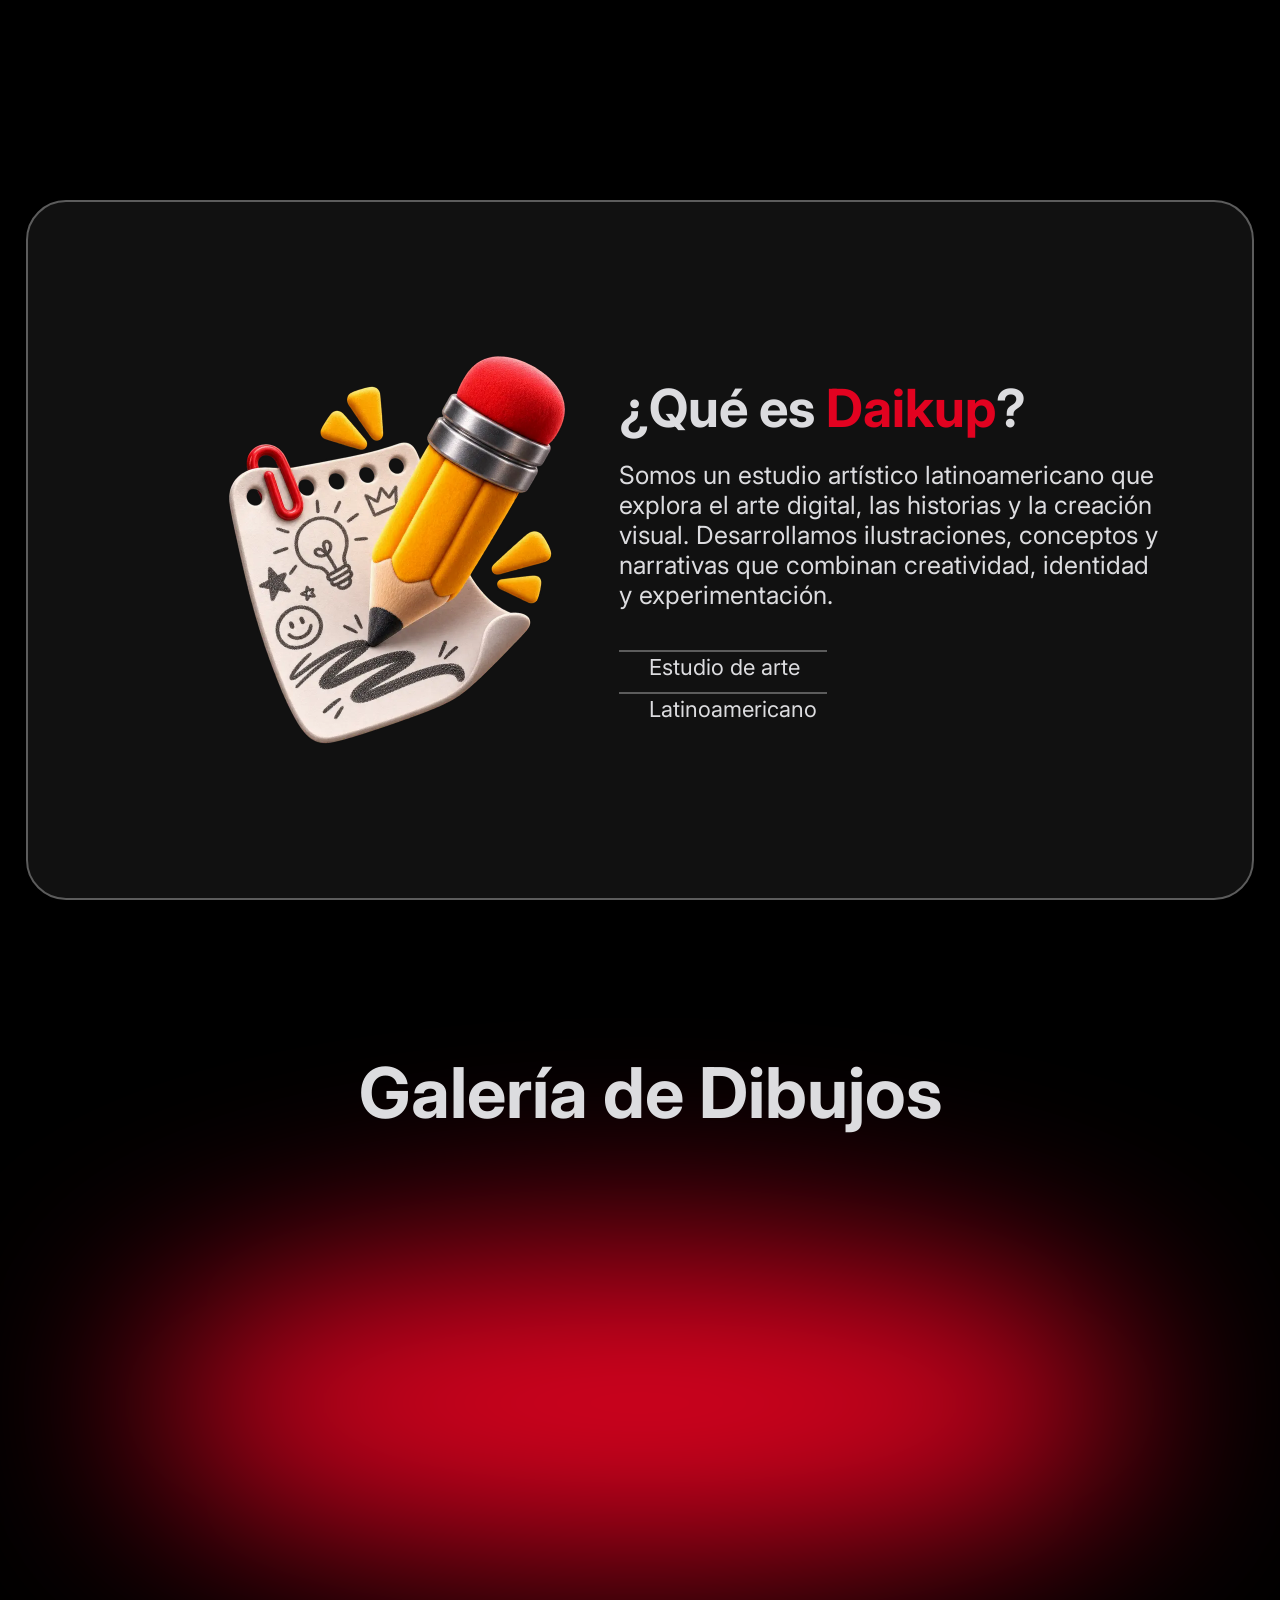
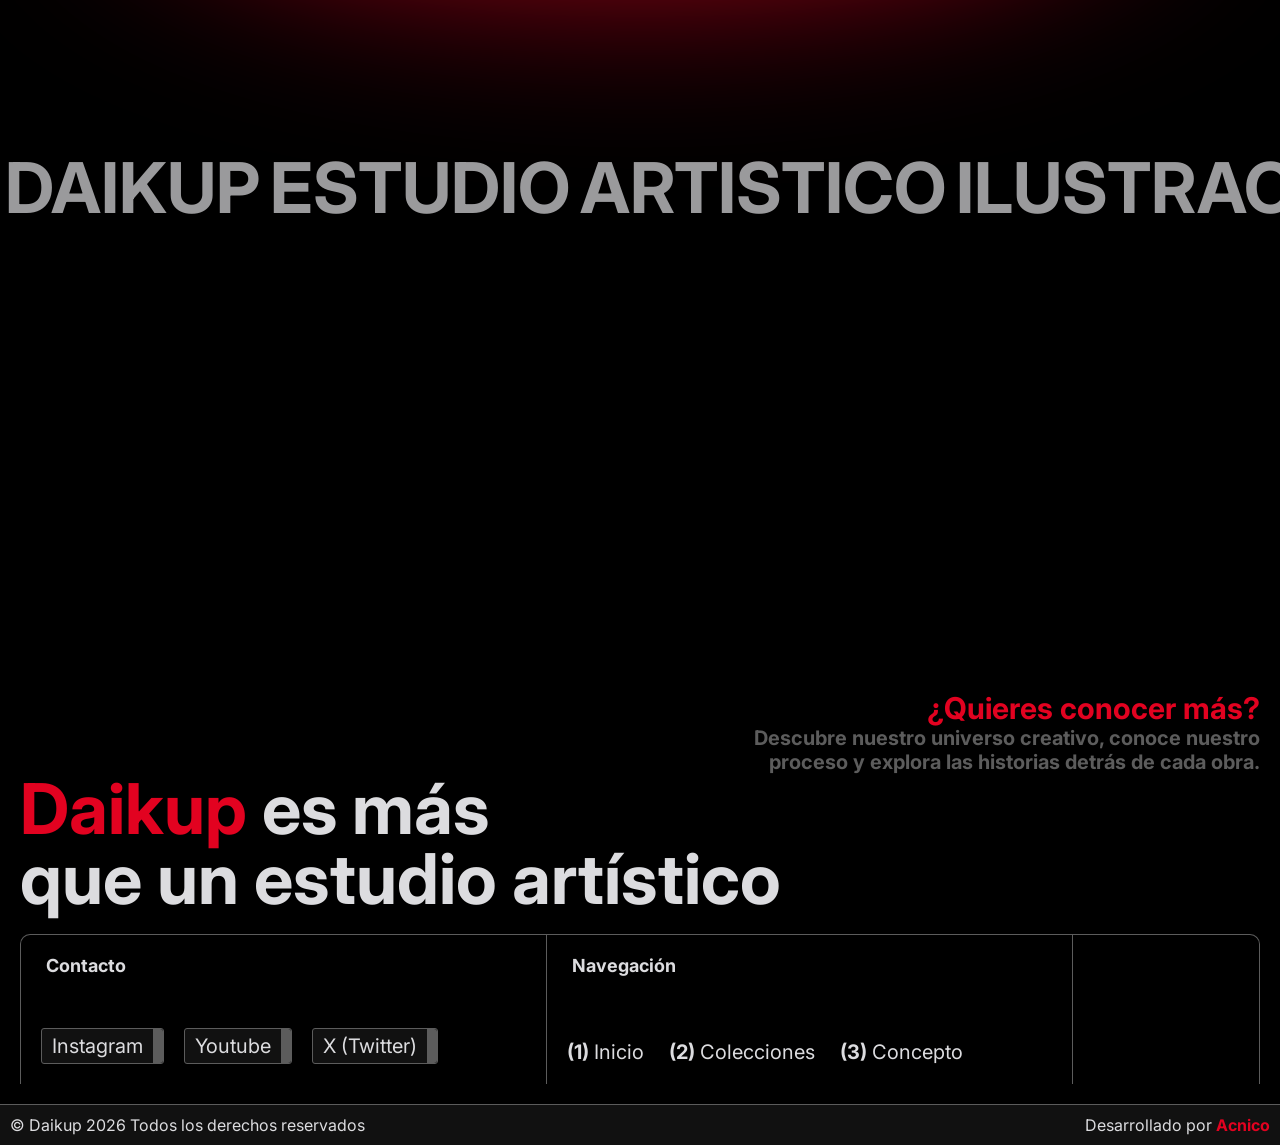
==== commit 34a467c0: "litle changes" ====
--- a/index.html
+++ b/index.html
@@ -85,7 +85,7 @@
                     <div class="CI-initial">
                         <div class="CI-txt" data-x="-30%">
                             <h3 class="ci-title">TOKO</h3>
-                            <p>Una mezcla de <span>ira, tristeza y nostalgia </span>tocaron profundamente el corazón de un joven por situaciones las cuales el no puede cambiar. Es mediante un pequenyo amigo, con buen calzado,que el chico logra <span>sanar.</span></p>
+                            <p>Una mezcla de <span>ira, tristeza y nostalgia </span>tocaron profundamente el corazón de un joven por situaciones las cuales el no puede cambiar. Es mediante un pequeño amigo, con buen calzado,que el chico logra <span>sanar.</span></p>
 
                         </div>
                         <div class="CI-img" data-x="20%">
--- a/styles.css
+++ b/styles.css
@@ -9,6 +9,7 @@
     font-family: var(--text);
     color: var(--text-color);
     -webkit-tap-highlight-color: transparent;
+    scroll-behavior: smooth;
 }
 
 html::-webkit-scrollbar {
@@ -53,7 +54,7 @@
 
 body {
     background-color: #000000;
-    background-image: url("https://www.transparenttextures.com/patterns/worn-dots.webp");
+    background-image: url("https://www.transparenttextures.com/patterns/worn-dots.png");
 }
 
 /* ---------------------------- NAVIGATION BAR ---------------------------- */
@@ -216,7 +217,7 @@
     position: absolute;
     width: 100%;
     height: 100%;
-    background-image: url("https://www.transparenttextures.com/patterns/worn-dots.webp");
+    background-image: url("https://www.transparenttextures.com/patterns/worn-dots.png");
 }*/
 
 
@@ -355,7 +356,7 @@
     height: 100%;
     width: 100%;
     background-color: #000000;
-    background-image: url("https://www.transparenttextures.com/patterns/worn-dots.webp");;
+    background-image: url("https://www.transparenttextures.com/patterns/worn-dots.png");;
     color: white;
     opacity: 0;
     transition: opacity 1s;
@@ -824,7 +825,7 @@
     .homeL { display: flex; }
 /* ---------------------------- HERO SECTION ---------------------------- */
 
-#hero { background-image: url(assets/gallery1.webp); }
+#hero { background-image: url(assets/daikup-banner-mobile.webp); }
 
 /* ---------------------------- COLLECTIONS SECTION ---------------------------- */
 
